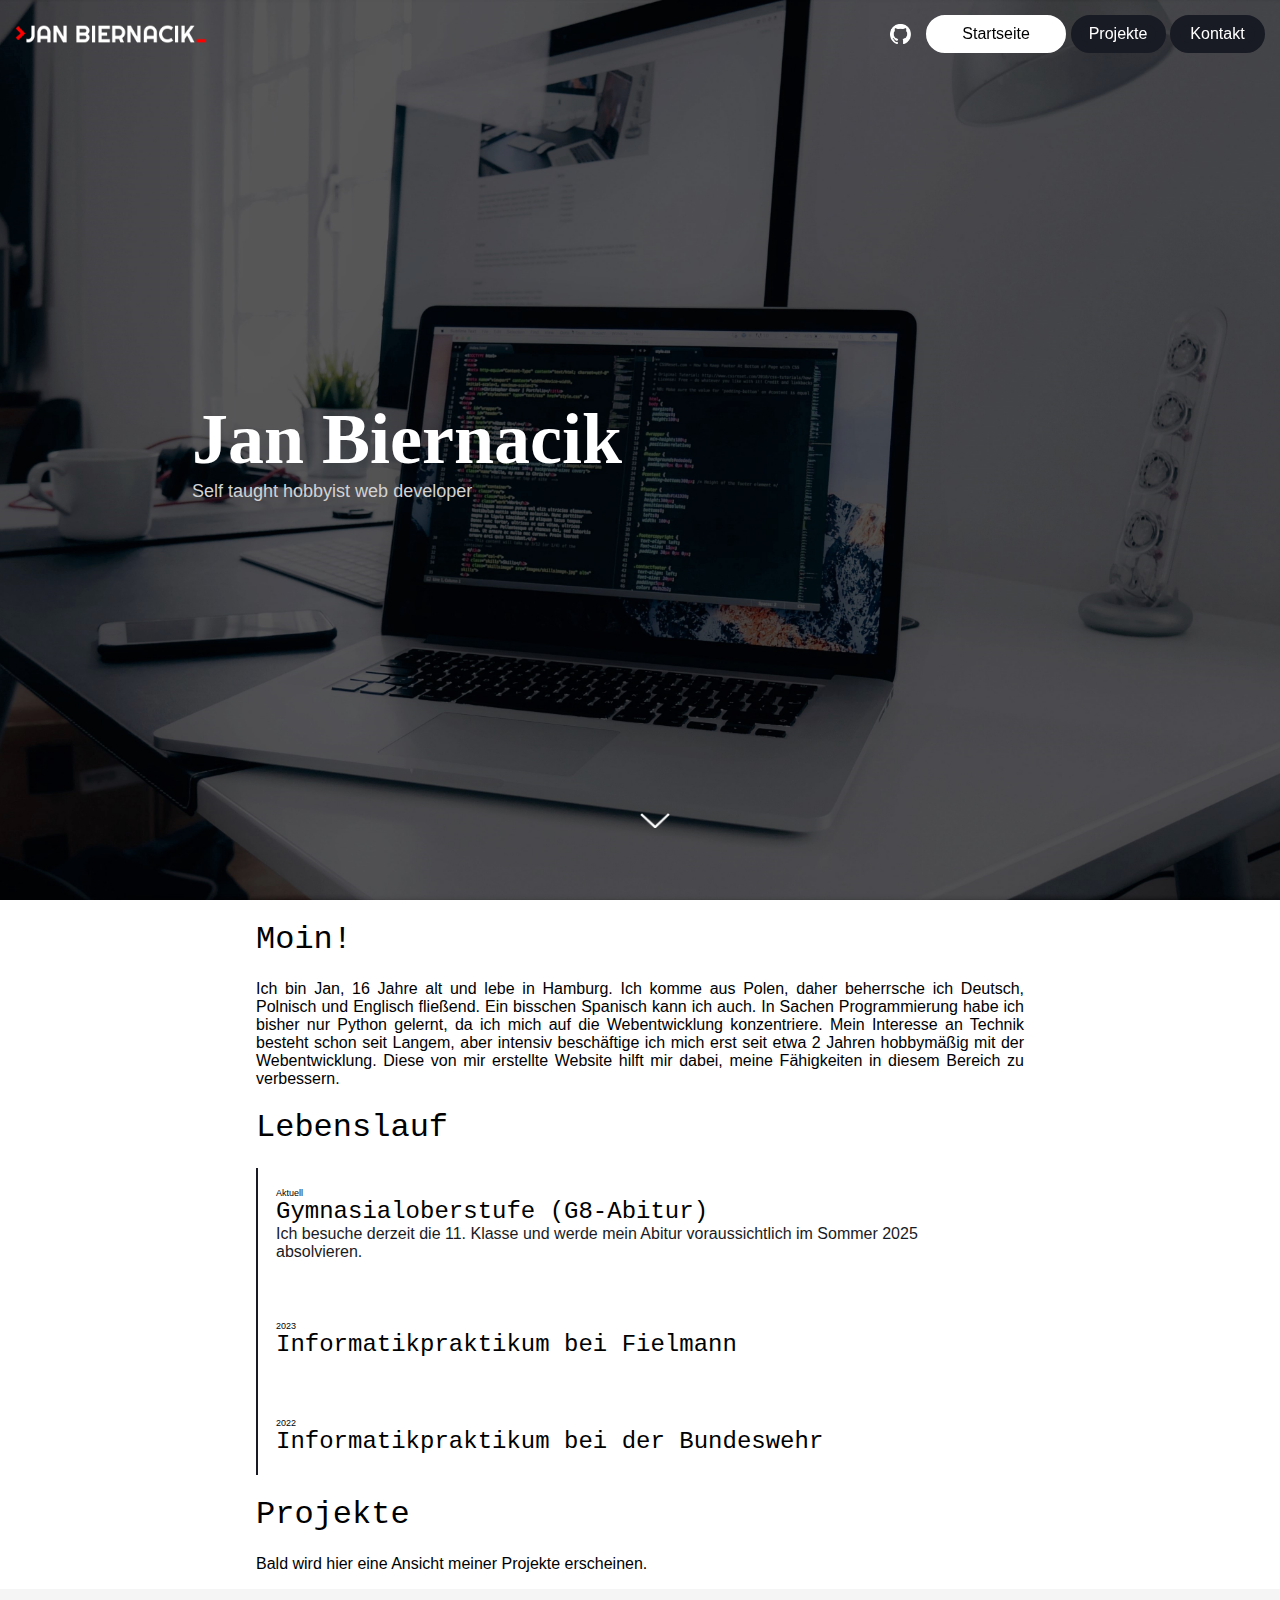
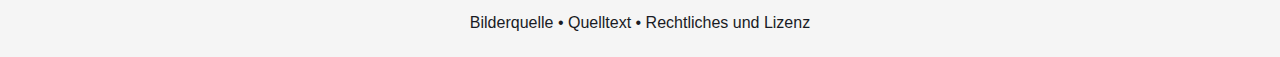
==== de/index.html @ 17a61ab2 "Add files via upload" ====
<!DOCTYPE html>
<html lang="de">
    <head>
        <title>Startseite - Jan Biernacik</title>
        <link rel="icon" href="../media/favicon.jpg">
        <link rel="stylesheet" href="../stylesheets/main.css">
        <link rel="stylesheet" href="../stylesheets/animations.css">
        <link rel="stylesheet" href="../stylesheets/classes.css">
        <link rel="stylesheet" href="../stylesheets/ids.css">
        <link rel="stylesheet" href="../stylesheets/media_queries.css">
        <script src="../libraries/jquery.js"></script>
        <script src="../scripts/main.js"></script>
        <meta name="viewport" content="width=device-width" ,="" initial-scale="1.0">
        <meta name="theme-color" content="#191b24">
    </head>
    <body onload="initializeWebsite(); maintenanceMode();">
        <header>
            <div id="sharedMaintenanceModeWall"></div>
            <div id="sharedMenu"></div>
            <div class="navbar navbar_desktop">
                <img onclick="window.location.href = '../de'" class="navbar_logo" alt="logo" src="../media/jan_biernacik.png">
                <div class="navbar_links_box">
                    <a href="../de/"><div class="navbar_links navbar_links_current">
                        Startseite
                    </div></a>
                    <a href="projekte"><div class="navbar_links">
                        Projekte
                    </div></a>
                    <a href="kontakt"><div class="navbar_links">
                        Kontakt
                    </div></a>
                </div>
                <img onclick="window.location.href = 'https://www.github.com/JBNCK'" class="navbar_icon" alt="github_logo" src="../media/github_logo.png">
            </div>
            <div id="sharedMobileNavbar">
        </header>
        <div class="banner_box" id="sharedLargeBanner"></div>
        <main>
            <h1>Moin!</h1>
            <p>Ich bin Jan, 16 Jahre alt und lebe in Hamburg. Ich komme aus Polen, daher beherrsche ich Deutsch, Polnisch und Englisch fließend. Ein bisschen Spanisch kann ich auch. In Sachen Programmierung habe ich bisher nur Python gelernt, da ich mich auf die Webentwicklung konzentriere. Mein Interesse an Technik besteht schon seit Langem, aber intensiv beschäftige ich mich erst seit etwa 2 Jahren hobbymäßig mit der Webentwicklung. Diese von mir erstellte Website hilft mir dabei, meine Fähigkeiten in diesem Bereich zu verbessern.</p>
            <h1>Lebenslauf</h1>
            <div class="timeline">
                <div class="event">
                    <div class="event_date">Aktuell</div>
                    <div class="event_title">Gymnasialoberstufe (G8-Abitur)</div>
                    <div class="event_description">Ich besuche derzeit die 11. Klasse und werde mein Abitur voraussichtlich im Sommer 2025 absolvieren.</div>
                </div>
                <div class="event">
                    <div class="event_date">2023</div>
                    <div class="event_title">Informatikpraktikum bei Fielmann</div>
                </div>
                <div class="event">
                    <div class="event_date">2022</div>
                    <div class="event_title">Informatikpraktikum bei der Bundeswehr</div>
                </div>
            </div>
            <h1>Projekte</h1>
            <p>Bald wird hier eine Ansicht meiner Projekte erscheinen.</p>
        </main>
        <footer>
            <div id="sharedFooter"></div>
        </footer>
    </body>
</html>
---- stylesheets/main.css ----
html {
    min-height: 100%;
    height: 100%;
}
body {
    font-family: 'Segoe UI', Tahoma, Geneva, Verdana, sans-serif;
    padding: 0;
    margin: 0;
    height: 100%;
}
footer {
    padding-top: 25px;
    padding-bottom: 25px;
    display: block;
    background-color: #f5f5f5;
    text-align: center;
    width: 100%;
}
footer a {
    color: #191b24;
    text-decoration: none;
}
main a {
    color: #191b24;
    text-decoration: none;
}
h1 {
    font-family: 'Courier New', monospace;
    font-weight: 100;
}
p {
    text-align: justify;
}
---- stylesheets/animations.css ----
.maintenance_mode_wall {
    transition: all 1s;
}
.maintenance_mode_wall_content {
    transition: all 1s;
}

.menu {
    transition: all .5s;
}
.menu_content {
    transition: all .5s;
}
---- stylesheets/classes.css ----
.maintenance_mode_wall {
    position: fixed;
    width: 100%;
    height: 0;
    background-color: #191b24;
    z-index: 3;
}
.maintenance_mode_wall_content {
    color: white;
    height: 0;
    opacity: 0;
    visibility: hidden;
    align-items: center;
    text-align: center;
    padding-top: 80px;
}
.maintenance_mode_wall_content img {
    width: 200px;
}

.menu {
    position: fixed;
    width: 100%;
    height: 0;
    background-color: #191b24;
    z-index: 2;
    /*transition: all 1s;*/
}
.menu_content {
    height: 0;
    opacity: 0%;
    visibility: hidden;
    padding-left: 15%;
    padding-right: 15%;
    padding-top: 80px;
    /* transition: all 1s;*/
}
.menu_content_close_button {
    position: absolute;
    float: left;
    bottom: 20vh;
    left: 50%;
    height: 20px;
    align-self: center;
    -ms-transform: translateX(-50%);
    transform: translateX(-50%);
}
.menu_content_close_button:hover {
    cursor: pointer;
}
.menu_content a {
    color: white;
    font-weight:menu;
    font-size: x-large;
    padding-top: 5vh;
    padding-bottom: 5vh;
    display: block;
    text-align: center;
    text-decoration: none;
}
.menu_content hr {
    border: #282831 1px solid;
    width: 12%;
}

.navbar {
    /*background: transparent;*/
    top: 0;
    width: 100%;
    position: fixed;
    padding: 15px;
    /*opacity: 90%;*/
    transition: all .15s;
    z-index: 1;
}
.navbar_mobile {
    display: none;
}
.navbar_links {
    background-color: #191b24;
    border: #191b24 solid 10px;
    border-radius: 20px;
    vertical-align: middle;
    display: inline-flex;
    vertical-align: middle;
    max-width: 75px;
    min-width: 75px;
    justify-content: center;
    align-items: center;
    transition: all .1s;
}
.navbar_links_current {
    background-color: white;
    border: white solid 10px;
    max-width: 120px;
    min-width: 120px;
    color: black;
}
.navbar_links_box {
    float: right;
    padding-right: 30px;
}
.navbar_icon {
    height: 20px;
    float: right;
    margin-right: 15px;
    margin-top: 9px;
    vertical-align: middle;
    cursor: pointer;
}
.navbar_icon_mobile_menu {
    margin-right: 38px;
}
.navbar_logo {
    height: 38px;
    float: left;
}
.navbar a {
    color: white;
}

.banner_box {
    background-image: url("../media/banner_darkened.jpg");
    height: 100%;
    width: 100%;
    background-position: center;
    background-repeat: no-repeat;
    background-size: cover;
    object-fit: cover;
}
.banner {
    width: 100%;
    height: 100%;
    object-fit: cover;
    position: relative;
    background-size: auto 100%;
    background-repeat: no-repeat;
}
.banner_text {
    position: absolute;
    top: 50%;
    -ms-transform: translateY(-50%);
    transform: translateY(-50%);
    left: 15%;
    color: white;
    vertical-align: middle;
}
.banner_text_header {
    font-size: 72px;
    font-weight: bold;
    font-family: Georgia, 'Times New Roman', Times, serif;
}
.banner_text_subheader {
    font-size: large;
    color: lightgrey;
}
.banner_text a {
    display: block;
}
.banner_icon_arrow_down {
    position: absolute;
    float: left;
    bottom: 8%;
    left: 50%;
    height: 15px;
    align-self: center;
    -ms-transform: translateX(-50%);                                                              
}
.banner_icon_arrow_down:hover {
    cursor: pointer;
}
.banner_small_box_projects {
    background-image: url("../media/banner_small_projects.jpg");
    object-fit: cover;
    background-size: cover;
    background-position: center;
}
.banner_small_box_contact {
    background-image: url("../media/banner_small_contact.jpg");
    object-fit: cover;
    background-size: cover;
    background-position: center;
}
.banner_small_box_default {
    background-color: #191b24;
    object-fit: cover;
    background-size: cover;
    background-position: center;
}
.banner_small_box {
    height: 220px;
}
.banner_small {
    width: 100%;
    height: 220px;
    object-fit: cover;
}
.banner_small_text {
    position: absolute;
    top: 116px;
    left: 50%;
    -ms-transform: translateY(-50%);
    transform: translateY(-50%);
    -ms-transform: translateX(-50%);
    transform: translateX(-50%);
    color: white;
    vertical-align: middle;
}
.banner_small_text_header {
    font-size: 42px;
    font-weight: bold;
    font-family: Georgia, 'Times New Roman', Times, serif;
}

.timeline {
    position: relative;
    width: 100%;
    margin: 20px auto;
}
.timeline:before {
    content: '';
    position: absolute;
    height: 100%;
    width: 2px;
    background-color: #191b24;
    left: 0px;
    top: 0;
}
.event {
    position: relative;
    padding: 20px;
    margin-top: 20px;
}
.event_date {
    font-size: xx-small;
}
.event_title {
    font-size: x-large;
    font-family: 'Courier New', monospace;
    font-weight: 100;
    padding: 0;
    margin: 0;
}
.event_description {
    color: #191b24;
}
---- stylesheets/ids.css ----
#sharedFooter {
    padding-left: 12px;
    padding-right: 12px;
}
---- stylesheets/media_queries.css ----
@media screen and (max-width: 700px) {
    .navbar_mobile {
        display: block;
    }
    .navbar_desktop {
        display: none;
    }
    .banner_text {
        top: 50%;
        left: 5%;
        right: 8%;
        /*-ms-transform: translate(-50%);
        transform: translate(-50%);*/
    }
    .banner_text_header {
        font-size: 42px;
    }
    .banner_text_subheader {
        font-size: medium;
    }
}
@media screen and (max-width: 400px) {
    main {
        padding-left: 12px;
        padding-right: 12px;
    }
}
@media screen and (min-width: 401px) and (max-width: 700px) {
    main {
        padding-left: 10%;
        padding-right: 10%;
    }
}
@media screen and (min-width: 701px) {
    main {
        padding-left: 20%;
        padding-right: 20%;
    }
}
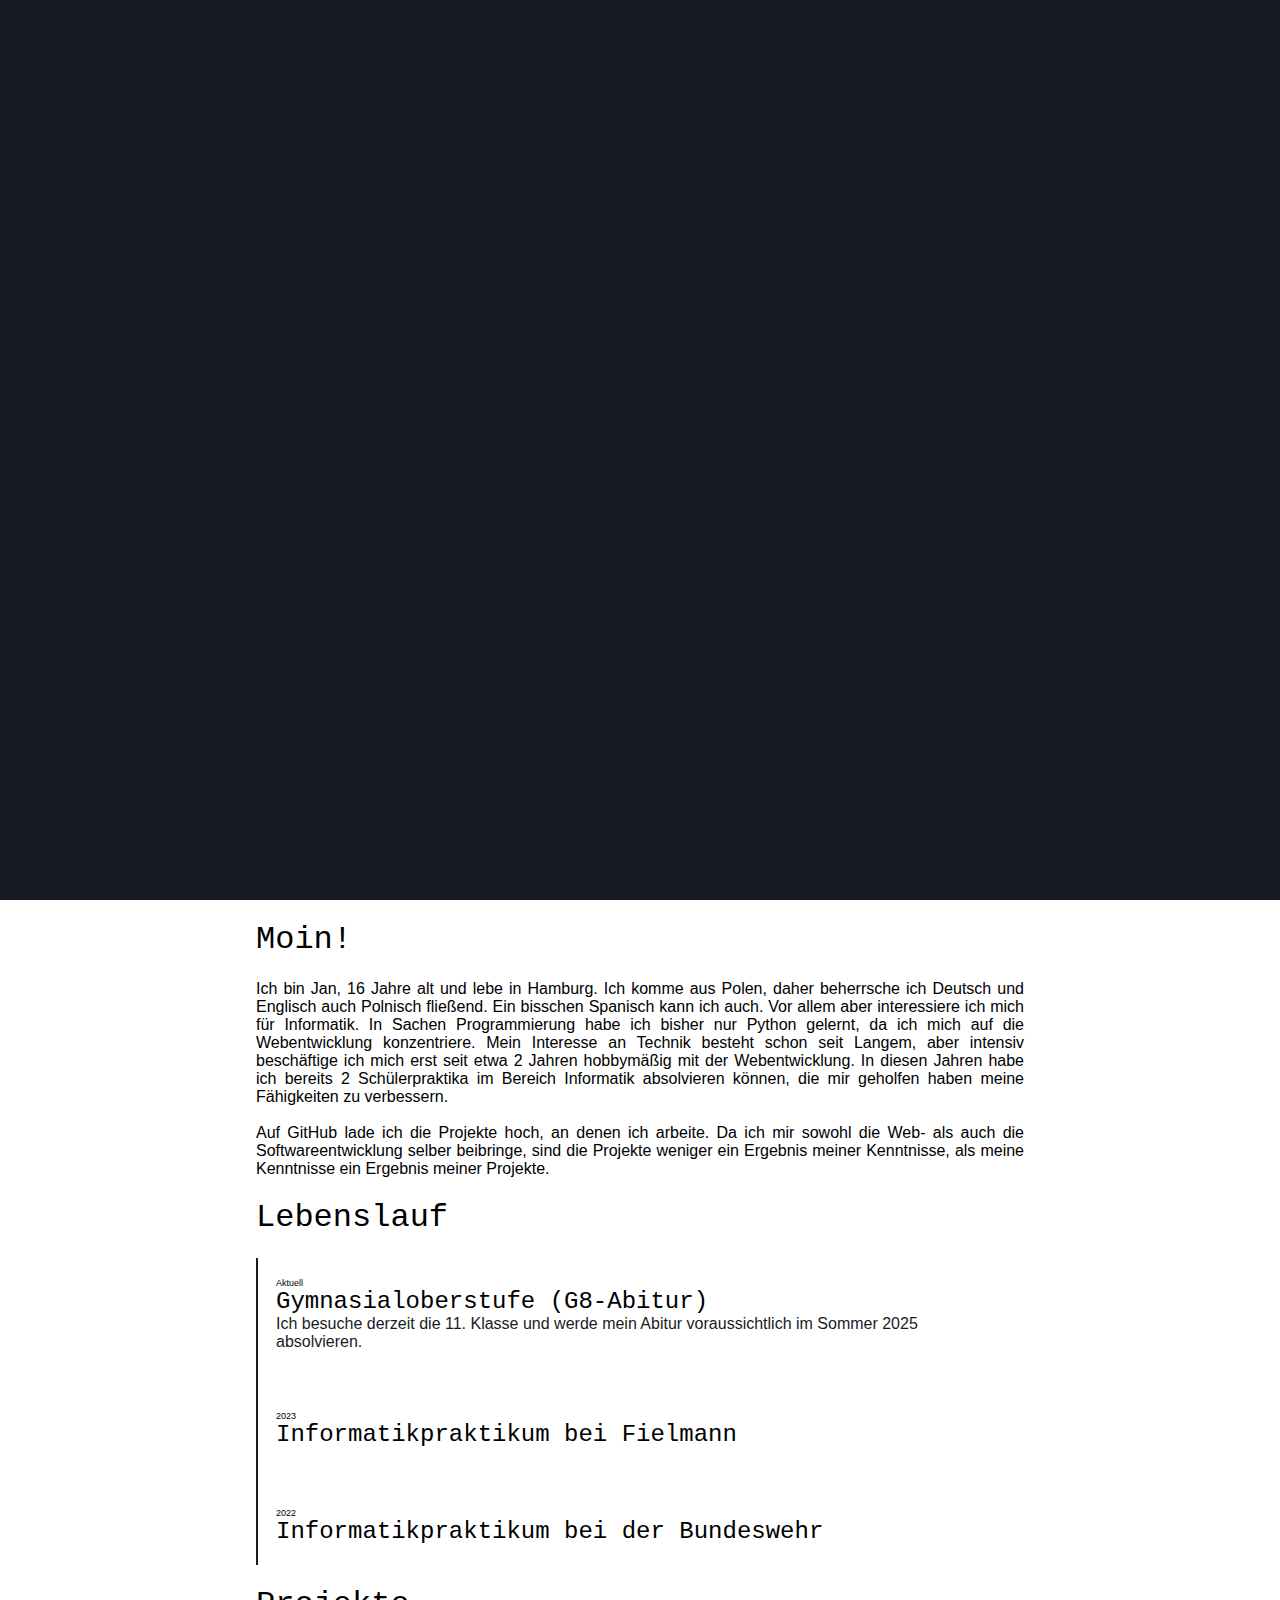
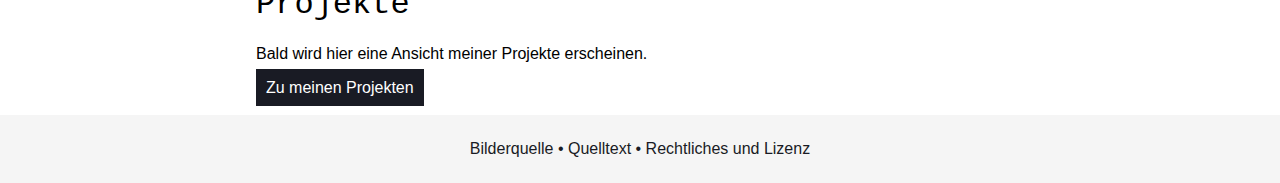
==== commit 6b5a12d3: "Entered Maintenance mode" ====
--- a/de/index.html
+++ b/de/index.html
@@ -37,7 +37,7 @@
         <div class="banner_box" id="sharedLargeBanner"></div>
         <main>
             <h1>Moin!</h1>
-            <p>Ich bin Jan, 16 Jahre alt und lebe in Hamburg. Ich komme aus Polen, daher beherrsche ich Deutsch, Polnisch und Englisch fließend. Ein bisschen Spanisch kann ich auch. In Sachen Programmierung habe ich bisher nur Python gelernt, da ich mich auf die Webentwicklung konzentriere. Mein Interesse an Technik besteht schon seit Langem, aber intensiv beschäftige ich mich erst seit etwa 2 Jahren hobbymäßig mit der Webentwicklung. Diese von mir erstellte Website hilft mir dabei, meine Fähigkeiten in diesem Bereich zu verbessern.</p>
+            <p>Ich bin Jan, 16 Jahre alt und lebe in Hamburg. Ich komme aus Polen, daher beherrsche ich Deutsch und Englisch auch Polnisch fließend. Ein bisschen Spanisch kann ich auch. Vor allem aber interessiere ich mich für Informatik. In Sachen Programmierung habe ich bisher nur Python gelernt, da ich mich auf die Webentwicklung konzentriere. Mein Interesse an Technik besteht schon seit Langem, aber intensiv beschäftige ich mich erst seit etwa 2 Jahren hobbymäßig mit der Webentwicklung. In diesen Jahren habe ich bereits 2 Schülerpraktika im Bereich Informatik absolvieren können, die mir geholfen haben meine Fähigkeiten zu verbessern.<br><br>Auf GitHub lade ich die Projekte hoch, an denen ich arbeite. Da ich mir sowohl die Web- als auch die Softwareentwicklung selber beibringe, sind die Projekte weniger ein Ergebnis meiner Kenntnisse, als meine Kenntnisse ein Ergebnis meiner Projekte.</p>
             <h1>Lebenslauf</h1>
             <div class="timeline">
                 <div class="event">
@@ -56,6 +56,7 @@
             </div>
             <h1>Projekte</h1>
             <p>Bald wird hier eine Ansicht meiner Projekte erscheinen.</p>
+            <a class="button" href="projekte">Zu meinen Projekten</a><br><br>
         </main>
         <footer>
             <div id="sharedFooter"></div>
--- a/stylesheets/main.css
+++ b/stylesheets/main.css
@@ -28,6 +28,9 @@
     font-family: 'Courier New', monospace;
     font-weight: 100;
 }
+h3 {
+    font-weight: lighter;
+}
 p {
     text-align: justify;
 }--- a/stylesheets/classes.css
+++ b/stylesheets/classes.css
@@ -243,4 +243,10 @@
 }
 .event_description {
     color: #191b24;
+}
+
+.button {
+    background-color: #191b24;
+    color: white;
+    padding: 10px;
 }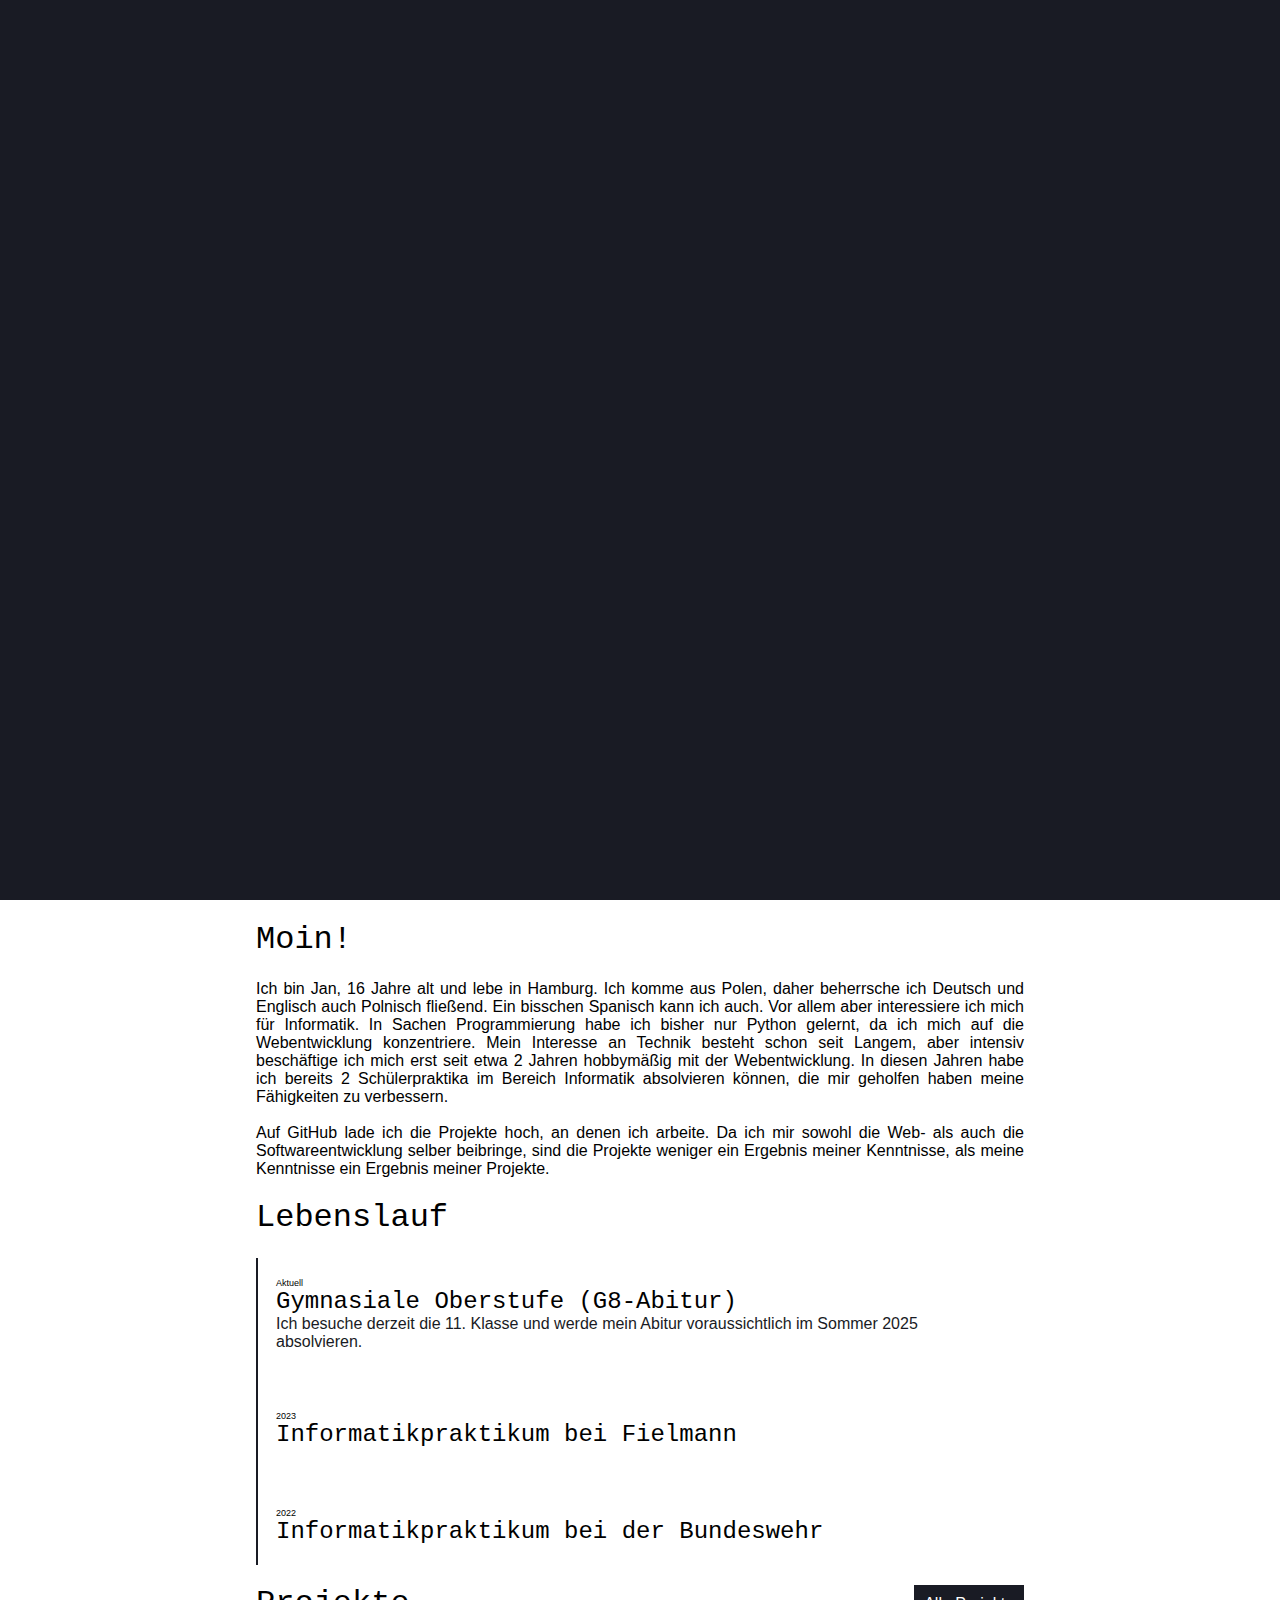
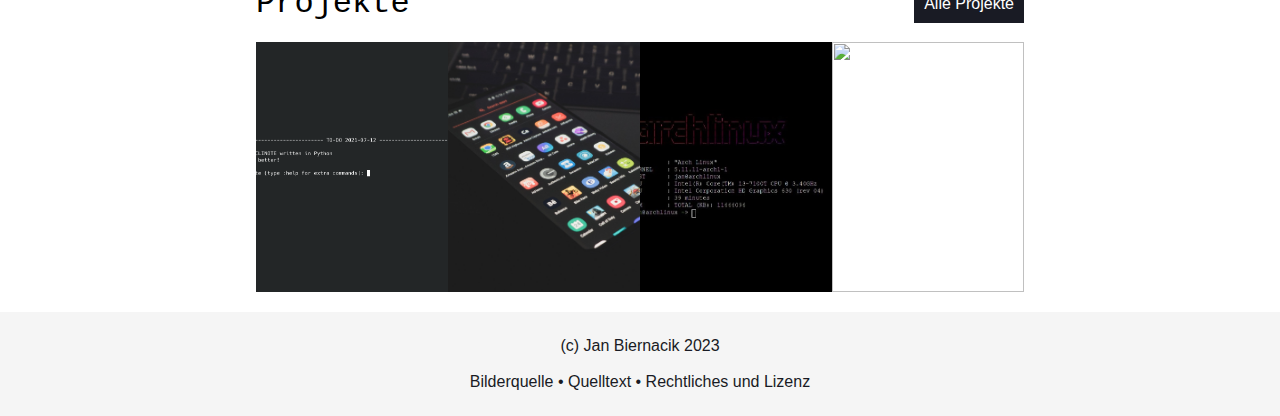
==== commit 67adaede: "Add files via upload" ====
--- a/de/index.html
+++ b/de/index.html
@@ -42,7 +42,7 @@
             <div class="timeline">
                 <div class="event">
                     <div class="event_date">Aktuell</div>
-                    <div class="event_title">Gymnasialoberstufe (G8-Abitur)</div>
+                    <div class="event_title">Gymnasiale Oberstufe (G8-Abitur)</div>
                     <div class="event_description">Ich besuche derzeit die 11. Klasse und werde mein Abitur voraussichtlich im Sommer 2025 absolvieren.</div>
                 </div>
                 <div class="event">
@@ -54,9 +54,28 @@
                     <div class="event_title">Informatikpraktikum bei der Bundeswehr</div>
                 </div>
             </div>
-            <h1>Projekte</h1>
-            <p>Bald wird hier eine Ansicht meiner Projekte erscheinen.</p>
-            <a class="button" href="projekte">Zu meinen Projekten</a><br><br>
+            <div class="title_with_button">
+                <h1>Projekte</h1>
+                <a class="button" href="projekte">Alle Projekte</a>
+            </div>
+            <div class="photo_gallery">
+                <div onclick="window.location.href = 'https://github.com/JBNCK/CLINOTE'" class="photo_gallery_column">
+                    <img src="../media/clinote_demo.png">
+                    <div class="photo_gallery_overlay"><div class="photo_gallery_overlay_text">CLINOTE</div></div>
+                </div>
+                <div onclick="window.location.href = 'https://github.com/JBNCK/One-UI-Experience'" class="photo_gallery_column">
+                    <img src="../media/android-wide.jpg">
+                    <div class="photo_gallery_overlay"><div class="photo_gallery_overlay_text">One UI Experience (nur bis Android 12)</div></div>
+                </div>
+                <div onclick="window.location.href = 'https://github.com/JBNCK/uglyfetch'" class="photo_gallery_column">
+                    <img src="../media/uglyfetch_demo.jpg">
+                    <div class="photo_gallery_overlay"><div class="photo_gallery_overlay_text">uglyfetch</div></div>
+                </div>
+                <div onclick="window.location.href = 'https://github.com/JBNCK/jbnck.github.io'" class="photo_gallery_column">
+                    <img src="../media/programming.jpg">
+                    <div class="photo_gallery_overlay"><div class="photo_gallery_overlay_text">Diese Website</div></div>
+                </div>
+            </div>
         </main>
         <footer>
             <div id="sharedFooter"></div>
--- a/stylesheets/main.css
+++ b/stylesheets/main.css
@@ -1,3 +1,6 @@
+* {
+    box-sizing: border-box;
+  }
 html {
     min-height: 100%;
     height: 100%;
--- a/stylesheets/animations.css
+++ b/stylesheets/animations.css
@@ -10,4 +10,30 @@
 }
 .menu_content {
     transition: all .5s;
+}
+.photo_gallery_overlay {
+    transition: height .2s ease;
+}
+.photo_gallery_column:hover .photo_gallery_overlay {
+    height: 100%;
+}
+.photo_gallery_column:hover {
+    cursor: pointer;
+}
+.navbar_links {
+    transition: all .5s;
+}
+.navbar_links:hover {
+    background-color: white;
+    border: white solid 10px;
+    max-width: 120px;
+    min-width: 120px;
+    color: black;
+}
+.navbar_links:hover .navbar_links_current {
+    background-color: #191b24;
+    border: #191b24 solid 10px;
+    max-width: 75px;
+    min-width: 75px;
+    color: white;
 }--- a/stylesheets/classes.css
+++ b/stylesheets/classes.css
@@ -83,8 +83,8 @@
     vertical-align: middle;
     display: inline-flex;
     vertical-align: middle;
-    max-width: 75px;
-    min-width: 75px;
+    max-width: 100px;
+    min-width: 100px;
     justify-content: center;
     align-items: center;
     transition: all .1s;
@@ -249,4 +249,65 @@
     background-color: #191b24;
     color: white;
     padding: 10px;
+}
+
+.title_with_button {
+    display: inline;
+}
+.title_with_button a {
+    display: inline;
+    position: absolute;
+    right: 20%;
+}
+.title_with_button h1 {
+    display: inline;
+}
+
+.photo_gallery {
+    margin-top: 20px;
+    margin-bottom: 20px;
+    display: -ms-flexbox; /* IE10 */
+    display: flex;
+    -ms-flex-wrap: wrap; /* IE10 */
+    flex-wrap: wrap;
+    padding: 0;
+}
+.photo_gallery_column {
+    -ms-flex: 25%; /* IE10 */
+    flex: 25%;
+    max-width: 25%;
+    padding: 0;
+    position: relative;
+}
+.photo_gallery_column img {
+    margin: 0;
+    vertical-align: middle;
+    width: 100%;
+    height: 250px;
+    object-fit: cover;
+    background-size: cover;
+    background-position: center;
+}
+
+.photo_gallery_overlay {
+    position: absolute;
+    top: 0;
+    bottom: 0;
+    left: 0;
+    right: 0;
+    background-color: #008CBA;
+    overflow: hidden;
+    width: 100%;
+    height: 0;
+}
+.photo_gallery_overlay_text {
+    color: white;
+    font-size: 20px;
+    position: absolute;
+    top: 50%;
+    left: 50%;
+    -webkit-transform: translate(-50%, -50%);
+    -ms-transform: translate(-50%, -50%);
+    transform: translate(-50%, -50%);
+    text-align: center;
 }--- a/stylesheets/media_queries.css
+++ b/stylesheets/media_queries.css
@@ -24,16 +24,39 @@
         padding-left: 12px;
         padding-right: 12px;
     }
+    .title_with_button a {
+        right: 12px;
+    }
 }
-@media screen and (min-width: 401px) and (max-width: 700px) {
+@media screen and (min-width: 401px) and (max-width: 800px) {
     main {
         padding-left: 10%;
         padding-right: 10%;
     }
+    .title_with_button a {
+        right: 10%;
+    }
 }
-@media screen and (min-width: 701px) {
+@media screen and (min-width: 801px) {
     main {
         padding-left: 20%;
         padding-right: 20%;
     }
+    .title_with_button a {
+        right: 20%;
+    }
 }
+@media screen and (min-width: 601px) and (max-width: 1200px) {
+    .photo_gallery_column {
+        -ms-flex: 50%;
+        flex: 50%;
+        max-width: 50%;
+    }
+}
+@media screen and (max-width: 600px) {
+    .photo_gallery_column {
+        -ms-flex: 100%;
+        flex: 100%;
+        max-width: 100%;
+    }
+}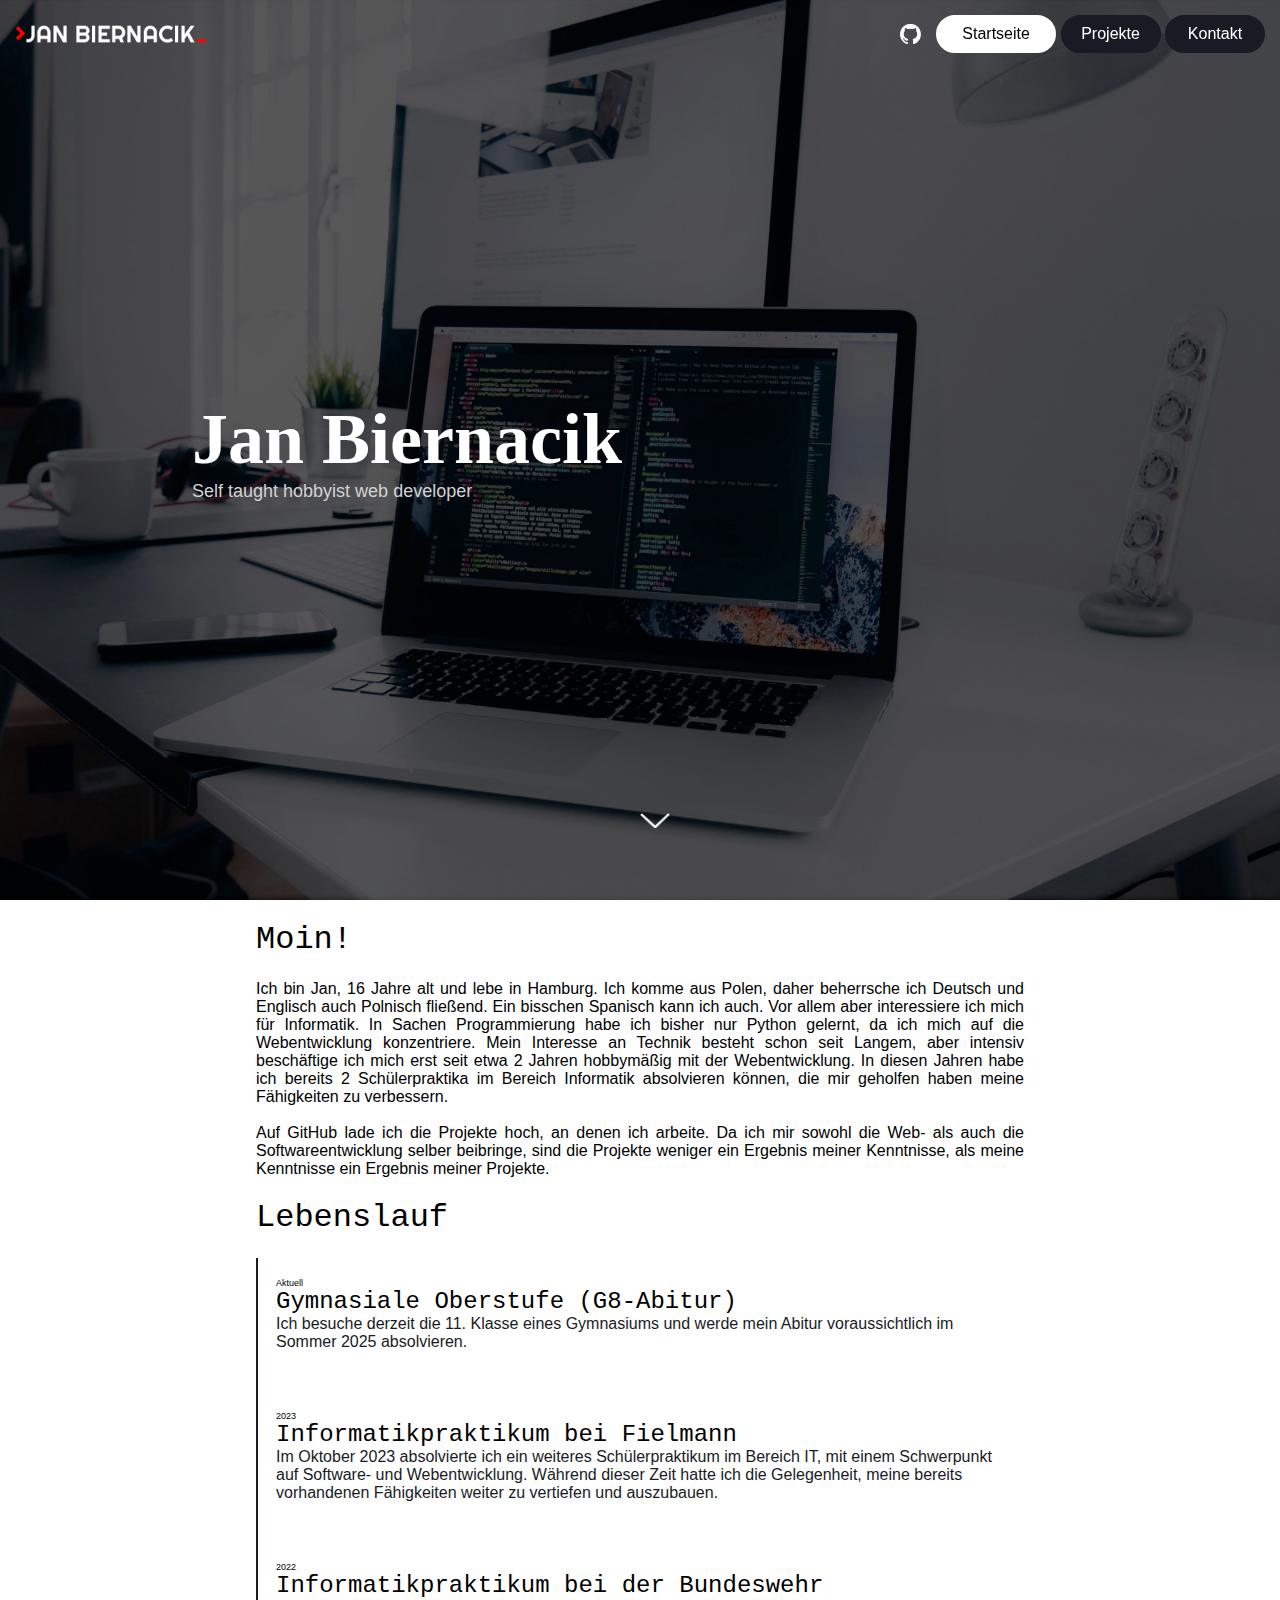
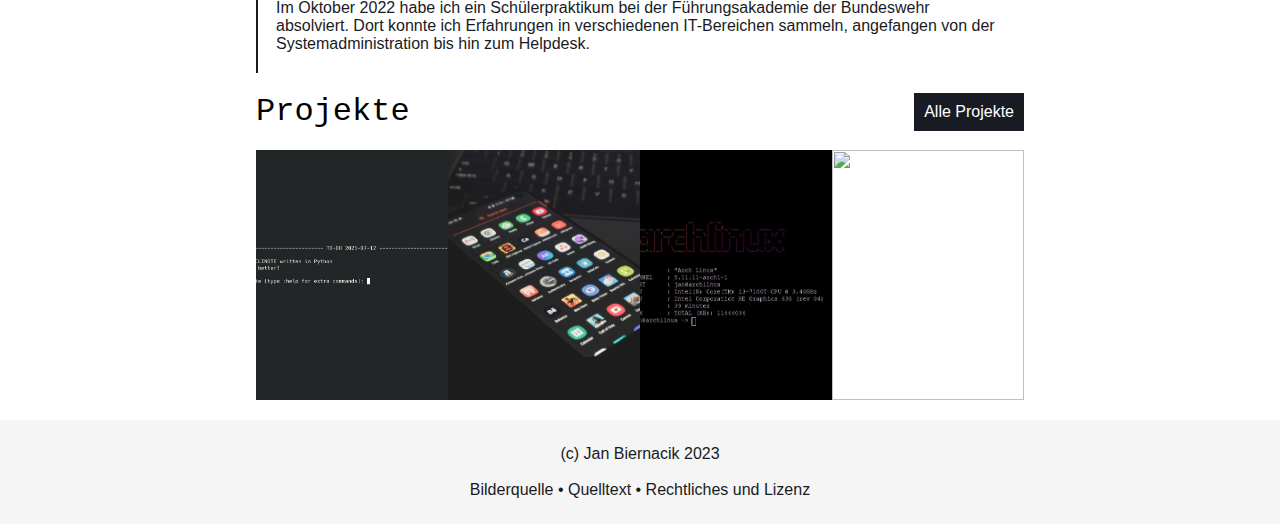
==== commit fac6e5e8: "Exit maintenance mode" ====
--- a/de/index.html
+++ b/de/index.html
@@ -43,20 +43,22 @@
                 <div class="event">
                     <div class="event_date">Aktuell</div>
                     <div class="event_title">Gymnasiale Oberstufe (G8-Abitur)</div>
-                    <div class="event_description">Ich besuche derzeit die 11. Klasse und werde mein Abitur voraussichtlich im Sommer 2025 absolvieren.</div>
+                    <div class="event_description">Ich besuche derzeit die 11. Klasse eines Gymnasiums und werde mein Abitur voraussichtlich im Sommer 2025 absolvieren.</div>
                 </div>
                 <div class="event">
                     <div class="event_date">2023</div>
                     <div class="event_title">Informatikpraktikum bei Fielmann</div>
+                    <div class="event_description">Im Oktober 2023 absolvierte ich ein weiteres Schülerpraktikum im Bereich IT, mit einem Schwerpunkt auf Software- und Webentwicklung. Während dieser Zeit hatte ich die Gelegenheit, meine bereits vorhandenen Fähigkeiten weiter zu vertiefen und auszubauen.</div>
                 </div>
                 <div class="event">
                     <div class="event_date">2022</div>
                     <div class="event_title">Informatikpraktikum bei der Bundeswehr</div>
+                    <div class="event_description">Im Oktober 2022 habe ich ein Schülerpraktikum bei der Führungsakademie der Bundeswehr absolviert. Dort konnte ich Erfahrungen in verschiedenen IT-Bereichen sammeln, angefangen von der Systemadministration bis hin zum Helpdesk.</div>
                 </div>
             </div>
             <div class="title_with_button">
                 <h1>Projekte</h1>
-                <a class="button" href="projekte">Alle Projekte</a>
+                <a class="button" href="projekte#projects_all">Alle Projekte</a>
             </div>
             <div class="photo_gallery">
                 <div onclick="window.location.href = 'https://github.com/JBNCK/CLINOTE'" class="photo_gallery_column">
--- a/stylesheets/main.css
+++ b/stylesheets/main.css
@@ -27,6 +27,9 @@
     color: #191b24;
     text-decoration: none;
 }
+main span a {
+    color: rgb(85, 85, 255);
+}
 h1 {
     font-family: 'Courier New', monospace;
     font-weight: 100;
@@ -36,4 +39,7 @@
 }
 p {
     text-align: justify;
+}
+a {
+    text-decoration: none;
 }--- a/stylesheets/classes.css
+++ b/stylesheets/classes.css
@@ -17,7 +17,9 @@
 .maintenance_mode_wall_content img {
     width: 200px;
 }
-
+.link {
+    color: rgb(85, 85, 255);
+}
 .menu {
     position: fixed;
     width: 100%;
@@ -98,7 +100,7 @@
 }
 .navbar_links_box {
     float: right;
-    padding-right: 30px;
+    padding-right: 0;
 }
 .navbar_icon {
     height: 20px;
@@ -109,7 +111,7 @@
     cursor: pointer;
 }
 .navbar_icon_mobile_menu {
-    margin-right: 38px;
+    margin-right: 0;
 }
 .navbar_logo {
     height: 38px;
